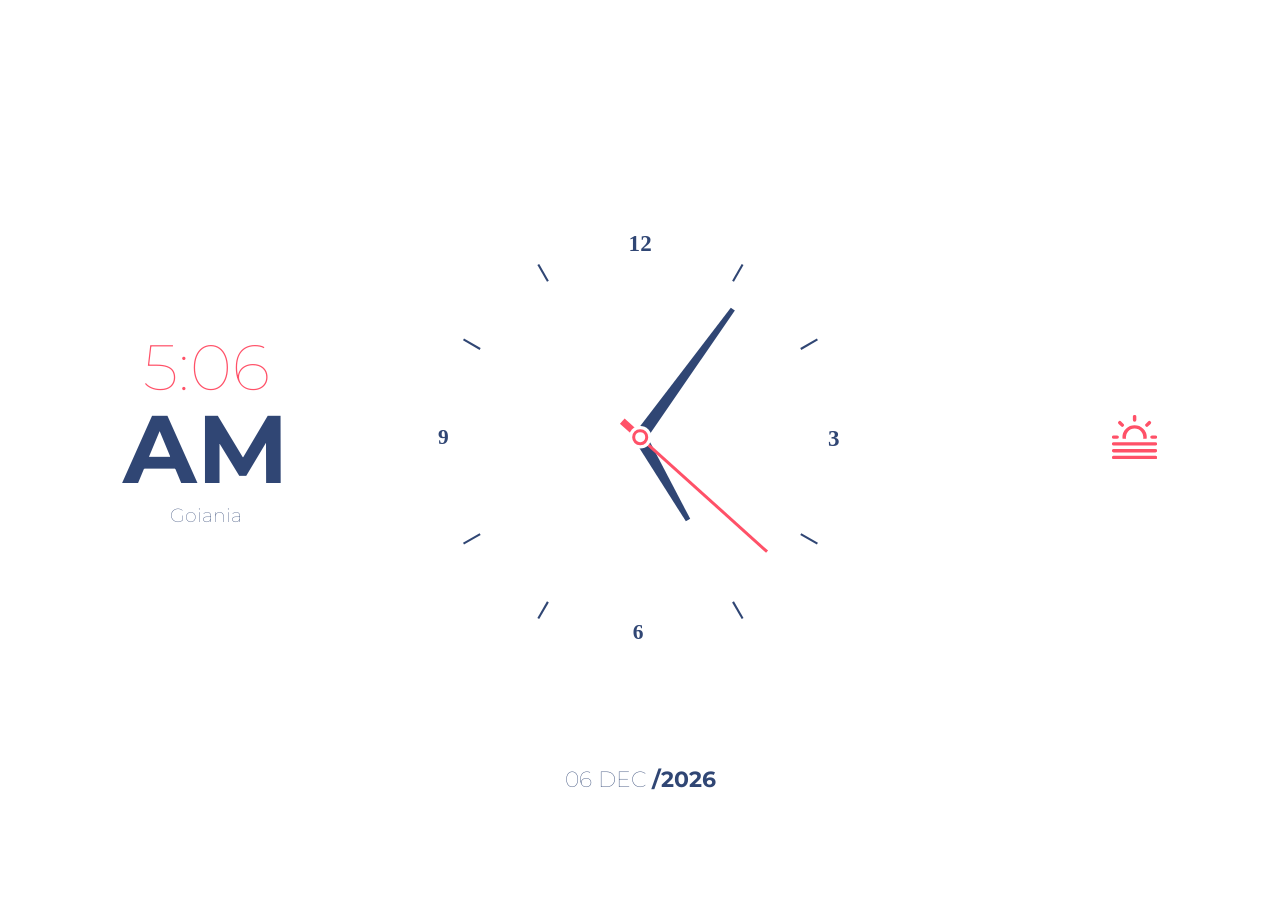
==== 02 - JS and CSS Clock/index.html @ 13de2789 "Finished Challenge - Day 02" ====
<!DOCTYPE html>
<html lang="en">

<head>
  <meta charset="UTF-8" />
  <meta name="viewport" content="width=device-width, initial-scale=1.0" />
  <link href="https://fonts.googleapis.com/css2?family=Montserrat:wght@300;500;600&display=swap" rel="stylesheet" />
  <link rel="stylesheet" href="style.css" />
  <title>JS Clock App</title>
</head>

<body>
  <div class="clock-app">
    <div class="time-display">
      <div class="time-label" timeLabel>
        22:42<span class="time-period" time-period>AM</span>
      </div>
      <p class="city-label" city>Goiania</p>
    </div>
    <div class="date-label" dateLabel>07 July <span>/2020</span></div>
    <div class="clock-wrapper">
      <div class="clock">
        <div class="clock-center"></div>
        <div class="handle hr"></div>
        <div class="handle mn"></div>
        <div class="handle sc"></div>
      </div>
    </div>
    <div class="weather"><span temp></span><span class="weather-type" temp-status></span></div> 
  </div>
  <script src="script.js"></script>
</body>

</html>
---- 02 - JS and CSS Clock/style.css ----
:root {
  --bg-color: white;
  --dark-blue: #304674;
  --red: #ff5168;
  font-family: 'Montserrat', sans-serif;
  font-weight: lighter;
  color: var(--dark-blue);
}

::selection {
  background-color: #ff5168;
}

.disable-css-transitions {
    -webkit-transition: none !important;
    -moz-transition: none !important;
    -o-transition: none !important;
    transition: none !important;
}

html,
body {
  box-sizing: border-box;
  margin: 0;
  padding: 1rem;
}

.clock-app {
  min-height: 90vh;
  display: flex;
  flex-direction: column;
  justify-content: space-between;
  align-items: center;
}

.time-label {
  text-align: center;
  font-size: 2.3rem;
  font-size: clamp(1.2rem, 1.2rem + 3vw, 2.8rem);
  font-weight: lighter;
  color: var(--red);
}

.time-period {
  color: var(--dark-blue);
  margin-top: -.9rem;
  font-weight: bold;
  font-size: 1.75em;
  text-align: center;
  display: block;
}

.city-label {
  margin-top: -.2rem;
  font-size: clamp(.4em, .4em + 2vw, 1.5em);
  text-align: center;
  font-weight: lighter;
}

.date-label {
  text-transform: uppercase;
  font-size: 1rem;
}

.date-label span {
  font-weight: bold;
}

.clock-wrapper {
  min-width: clamp(1em, 10rem + 20vw, 30em);
  min-height: clamp(1em, 10rem + 20vw, 30em);
  border-radius: 50%;
  position: relative;
}

.clock {
  background-image: url('./imgs/time.svg');
  background-repeat: no-repeat;
  background-position: center;
  background-size: contain;
  position: absolute;
  left: 50%;
  top: 50%;
  transform: translate(-50%, -50%);
  width: 100%;
  height: 100%;
}

.clock-center {
  background-color: var(--bg-color);
  width: clamp(0.1rem, 0.1rem + 1vw, 0.6em);
  height: clamp(0.1rem, 0.1rem + 1vw, 0.6em);
  border: solid 0.215em var(--red);
  box-shadow: 0px 0px 0px 0.2em var(--bg-color);
  border-radius: 50%;
  position: absolute;
  left: 50%;
  top: 50%;
  transform: translateX(-50%) translateY(-50%);
  z-index: 9999;
}

.handle {
  transition: transform 0.05s;
}

.hr {
  border-left: solid min(0.3rem, .1rem + .3vw) transparent;
  border-right: solid min(0.3rem, .1rem + .3vw) transparent;
  border-bottom: clamp(3rem, 1rem + 8vw, 6rem) solid var(--dark-blue);
  width: min(max(.2rem + .15vw), 1rem);
  position: absolute;
  left: 50%;
  top: 50%;
  transform: translate(-50%, -100%);
  transform-origin: bottom;
}

.mn {
  border-left: solid min(0.3rem, .1rem + .3vw) transparent;
  border-right: solid min(0.3rem, .1rem + .3vw) transparent;
  border-bottom: clamp(1rem, 3.5rem + 8vw, 11rem) solid var(--dark-blue);
  width: min(max(.2rem + .15vw), 1rem);
  position: absolute;
  left: 50%;
  top: 50%;
  transform: translate(-50%, -100%);
  transform-origin: bottom;
}

.sc {
  background-color: var(--red);
  width: clamp(0.08rem, 0.08rem + .1vw, 0.5rem);
  height: clamp(3rem, 3.5rem + 9vw, 11rem);
  position: absolute;
  left: 50%;
  top: 50%;
  transform: translate(-50%, -100%);
  transform-origin: bottom;
  transition-timing-function: cubic-bezier(0.1, 2.7, 0.58, 1);
}

.sc:before {
  content: '';
  width: 0.4em;
  height: 2em;
  background-color: var(--red);
  display: block;
  position: absolute;
  bottom: -2.5em;
  left: 50%;
  transform: translate(-50%, -50%);
}

.weather {
  font-size: 2.5rem;
  font-weight: bold;
}

.weather-type {
  display: block;
  text-align: center;
  font-weight: lighter;
  font-size: 1rem;
}

.weather::before {
  content: '';
  width: 1.8rem;
  height: 1.8rem;
  display: block;
  margin: 0 auto;
  background-image: url('./imgs/Ico-weather.svg');
  background-repeat: no-repeat;
  background-size: cover;
}

@media screen and (min-width: 960px) {
  .clock-app {
    margin: 0 auto;
    display: flex;
    flex-direction: row;
    width: 85%;
  }

  .clock-wrapper { 
    position: absolute;
    text-align: center;
    left: 50%;
    transform: translate(-50%);
  }

  .date-label {
    text-align: center;
    position: absolute;
    top:85%;
    left: 50%;
    transform: translate(-50%);
    right: 0;
    bottom: 0;
    font-size: 1.4rem;
  }

  .time-label {
    font-size: clamp(3rem, .1rem + 5vw, 4rem)
  }

  .time-period { 
    margin-top: -1rem;
    font-size: clamp(3rem, 2.2rem + 5vw, 6rem)
  }
  
  .city-label {
    font-weight: lighter;
    font-size: 1.2rem;
  }

  .weather {
    font-size: clamp(3rem, 2.2rem + 5vw, 6rem);
    font-weight: bolder;
  }

  .weather::before {
    width: 2.8rem;
    height: 2.8rem;
  }

.weather .weather-type {
    font-size: 1.6rem;
    font-family: 'Montserrat', sans-serif;
    font-weight: lighter;
  }
}
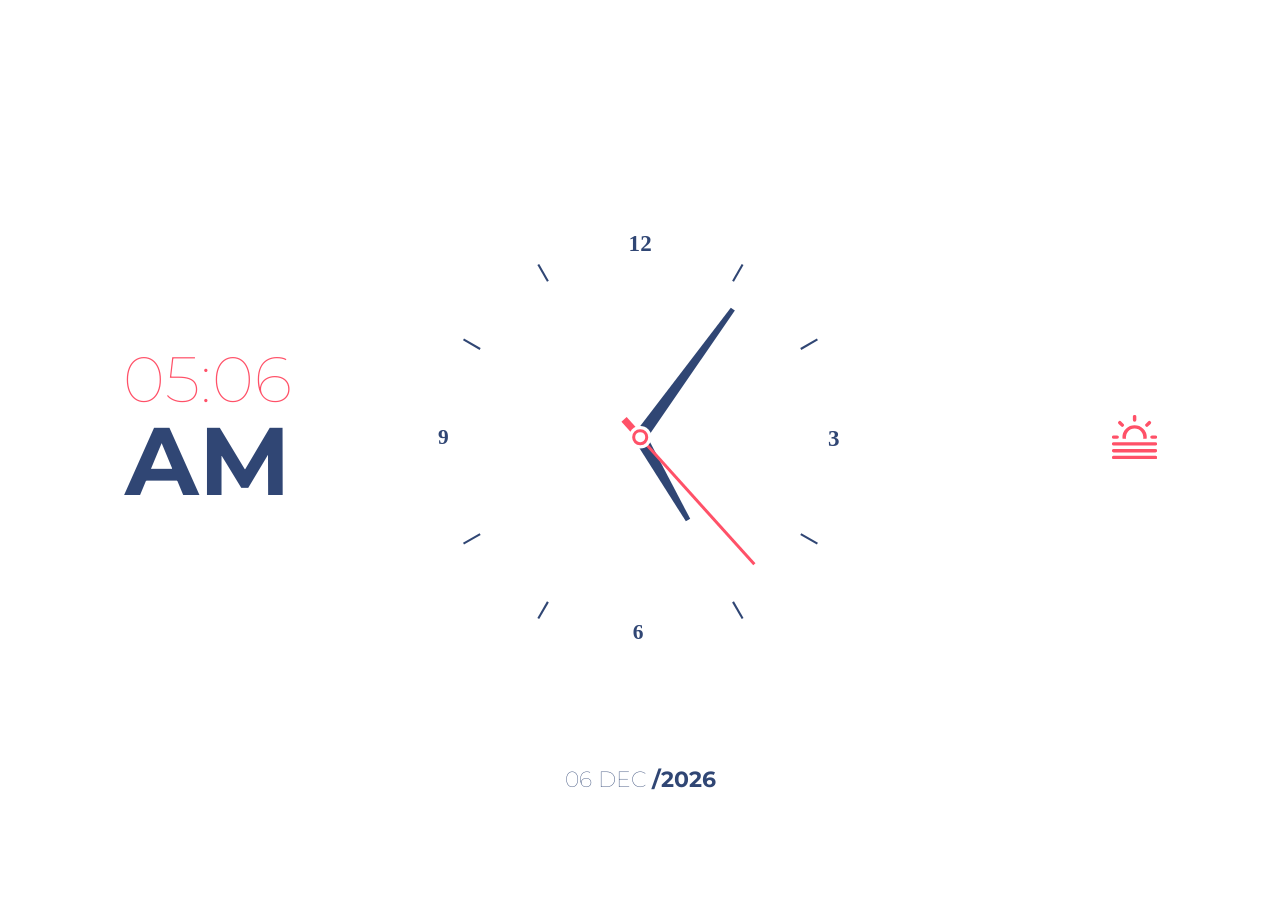
==== commit 28a2b22f: "Background and Optical Clock Fixed" ====
--- a/02 - JS and CSS Clock/index.html
+++ b/02 - JS and CSS Clock/index.html
@@ -15,9 +15,9 @@
       <div class="time-label" timeLabel>
         22:42<span class="time-period" time-period>AM</span>
       </div>
-      <p class="city-label" city>Goiania</p>
+      <p class="city-label" city></p>
     </div>
-    <div class="date-label" dateLabel>07 July <span>/2020</span></div>
+    <div class="date-label" dateLabel><span></span></div>
     <div class="clock-wrapper">
       <div class="clock">
         <div class="clock-center"></div>
--- a/02 - JS and CSS Clock/style.css
+++ b/02 - JS and CSS Clock/style.css
@@ -23,6 +23,7 @@
   box-sizing: border-box;
   margin: 0;
   padding: 1rem;
+  background-color: white;
 }
 
 .clock-app {
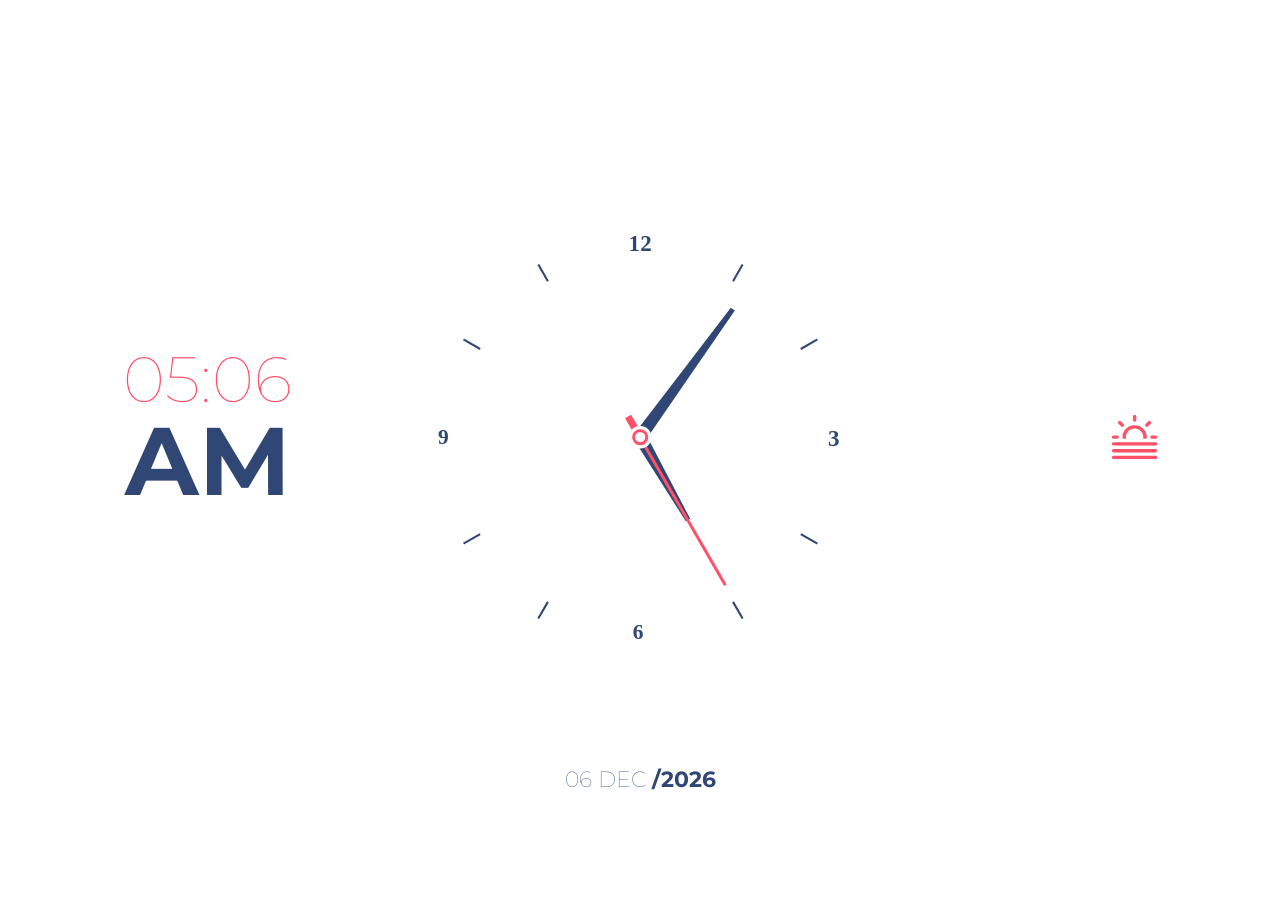
==== commit 85e42335: "Insecure request Fix" ====
--- a/02 - JS and CSS Clock/index.html
+++ b/02 - JS and CSS Clock/index.html
@@ -3,6 +3,7 @@
 
 <head>
   <meta charset="UTF-8" />
+  <meta http-equiv="Content-Security-Policy" content="upgrade-insecure-requests"> 
   <meta name="viewport" content="width=device-width, initial-scale=1.0" />
   <link href="https://fonts.googleapis.com/css2?family=Montserrat:wght@300;500;600&display=swap" rel="stylesheet" />
   <link rel="stylesheet" href="style.css" />
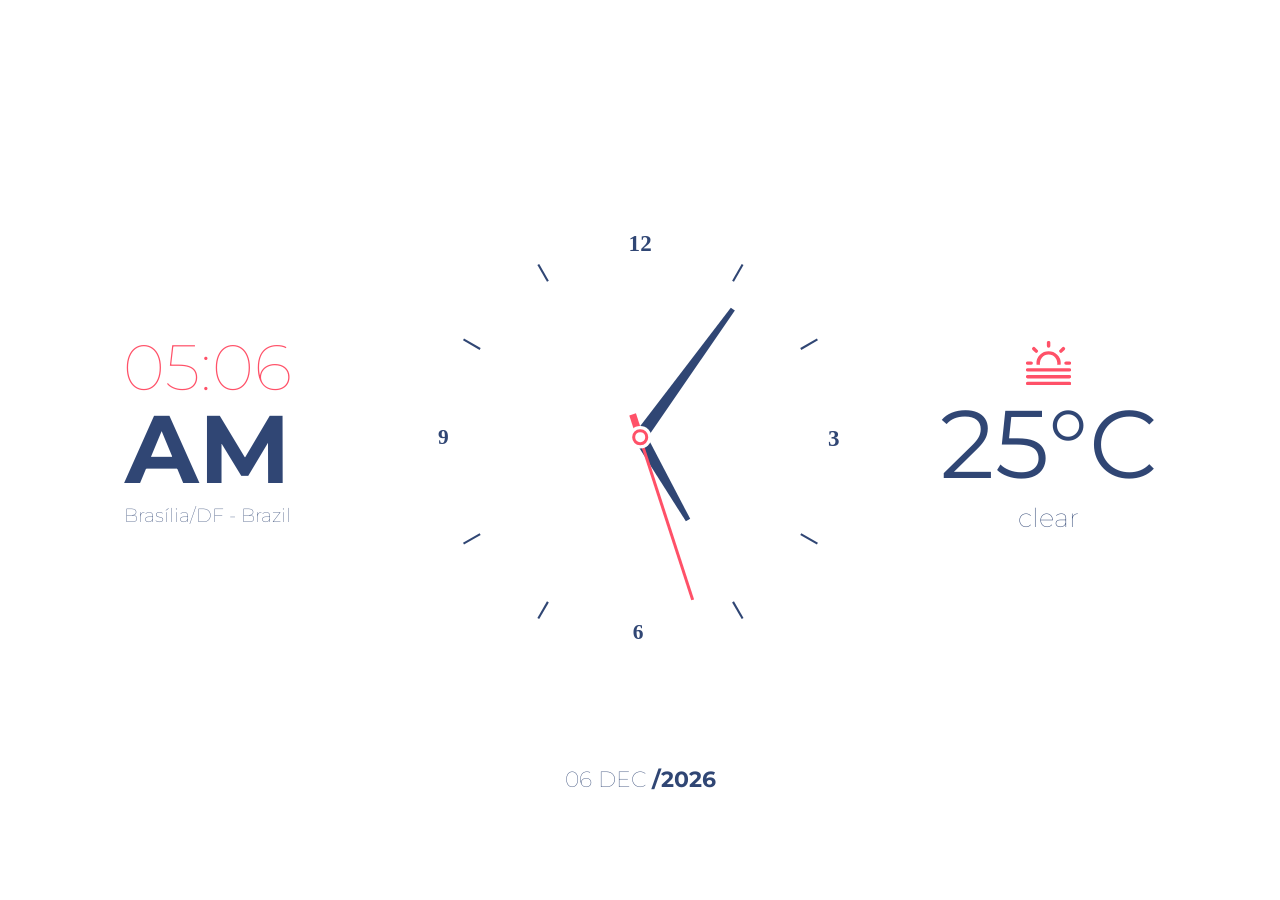
==== commit 981b7baa: "Added default values in labels" ====
--- a/02 - JS and CSS Clock/index.html
+++ b/02 - JS and CSS Clock/index.html
@@ -3,7 +3,6 @@
 
 <head>
   <meta charset="UTF-8" />
-  <meta http-equiv="Content-Security-Policy" content="upgrade-insecure-requests"> 
   <meta name="viewport" content="width=device-width, initial-scale=1.0" />
   <link href="https://fonts.googleapis.com/css2?family=Montserrat:wght@300;500;600&display=swap" rel="stylesheet" />
   <link rel="stylesheet" href="style.css" />
@@ -14,11 +13,11 @@
   <div class="clock-app">
     <div class="time-display">
       <div class="time-label" timeLabel>
-        22:42<span class="time-period" time-period>AM</span>
+        22:42<span class="time-period">AM</span>
       </div>
-      <p class="city-label" city></p>
+      <p class="city-label" city>Brasília/DF - Brazil</p>
     </div>
-    <div class="date-label" dateLabel><span></span></div>
+    <div class="date-label" dateLabel>07 July <span>/2020</span></div>
     <div class="clock-wrapper">
       <div class="clock">
         <div class="clock-center"></div>
@@ -27,7 +26,7 @@
         <div class="handle sc"></div>
       </div>
     </div>
-    <div class="weather"><span temp></span><span class="weather-type" temp-status></span></div> 
+    <div class="weather"><span temp>25°C</span><span class="weather-type" temp-status>clear</span></div> 
   </div>
   <script src="script.js"></script>
 </body>
